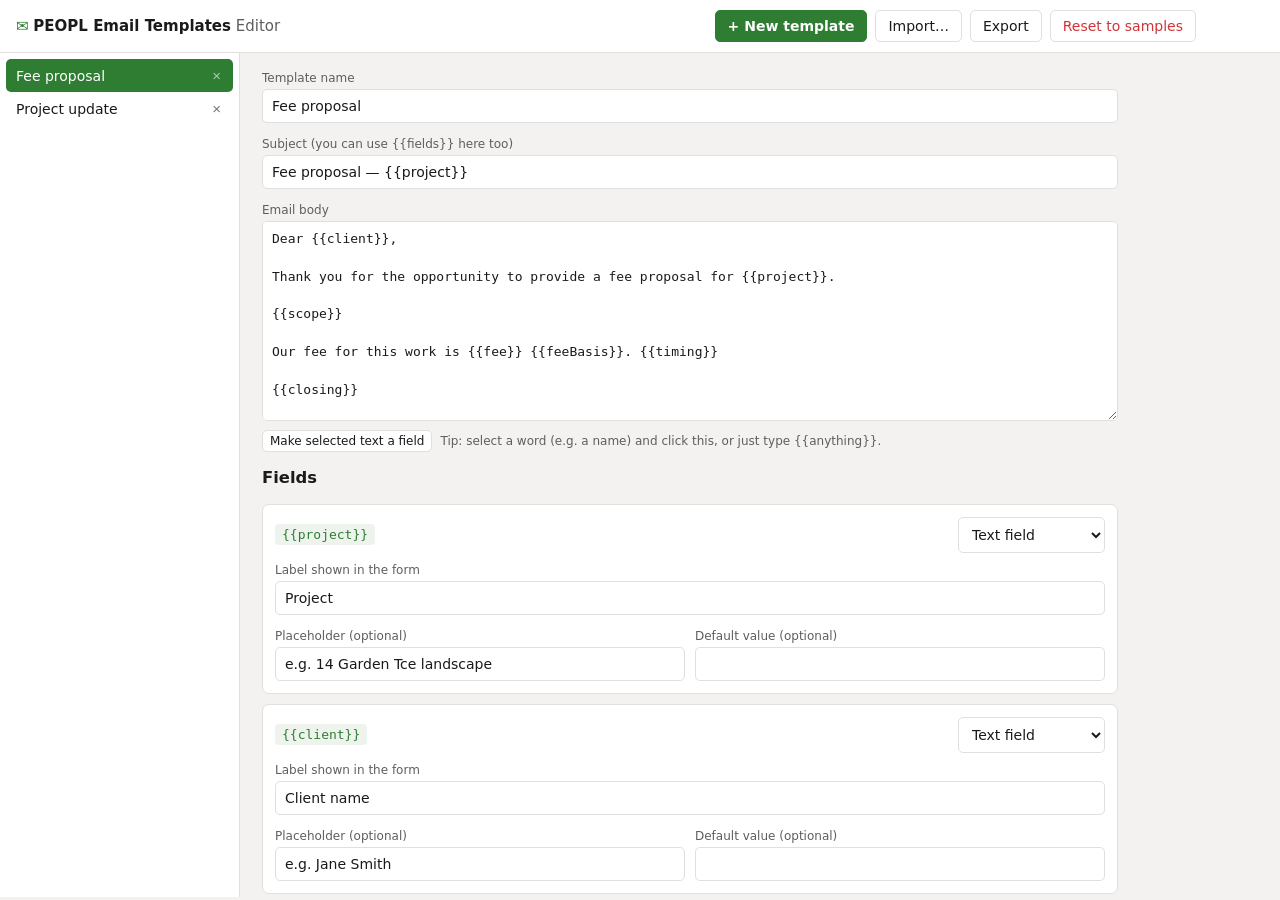
==== extension/editor.html @ 4a8ce387 "Add in-app template editor (options page): create/edit templates with a form, dropdown/field config," ====
<!DOCTYPE html>
<html lang="en">
<head>
  <meta charset="utf-8" />
  <meta name="viewport" content="width=device-width, initial-scale=1" />
  <title>PEOPL Email Templates — Editor</title>
  <link rel="stylesheet" href="editor.css" />
</head>
<body>
  <header class="topbar">
    <div class="brand"><span class="logo">&#9993;</span> <strong>PEOPL Email Templates</strong> <span class="sub">Editor</span></div>
    <div class="top-actions">
      <button id="btn-new" class="btn primary" type="button">+ New template</button>
      <button id="btn-import" class="btn" type="button">Import&hellip;</button>
      <button id="btn-export" class="btn" type="button">Export</button>
      <button id="btn-reset" class="btn warn" type="button">Reset to samples</button>
      <span id="saved" class="saved" aria-live="polite"></span>
    </div>
  </header>

  <main class="layout">
    <aside class="list-pane">
      <ul id="tpl-list" class="tpl-list"></ul>
    </aside>
    <section id="edit-pane" class="edit-pane"></section>
  </main>

  <input type="file" id="import-file" accept="application/json,.json" hidden />

  <script src="templates.js"></script>
  <script src="store.js"></script>
  <script src="editor.js"></script>
</body>
</html>
---- extension/editor.css ----
:root {
  --bg: #f3f2f1; --panel: #ffffff; --fg: #1b1a19; --muted: #605e5c; --line: #e1dfdd;
  --accent: #2e7d32; --accent-fg: #ffffff; --field-bg: #ffffff; --danger: #d13438;
  --chip: #eef3ee;
}
@media (prefers-color-scheme: dark) {
  :root {
    --bg: #1b1b1b; --panel: #262626; --fg: #f3f2f1; --muted: #b3b0ad; --line: #3b3a39;
    --accent: #4caf50; --accent-fg: #0a210c; --field-bg: #2f2f2f; --danger: #f1707b; --chip: #20302010;
  }
}
* { box-sizing: border-box; }
html, body { margin: 0; height: 100%; }
body { font-family: "Segoe UI", system-ui, -apple-system, sans-serif; font-size: 14px; color: var(--fg); background: var(--bg); }

.topbar { display: flex; align-items: center; justify-content: space-between; gap: 12px;
  padding: 10px 16px; background: var(--panel); border-bottom: 1px solid var(--line); flex-wrap: wrap; }
.brand { font-size: 15px; } .brand .logo { color: var(--accent); }
.brand .sub { color: var(--muted); font-weight: 400; }
.top-actions { display: flex; align-items: center; gap: 8px; flex-wrap: wrap; }
.saved { font-size: 12px; color: var(--accent); min-width: 60px; }

.btn { font: inherit; padding: 7px 12px; border-radius: 5px; cursor: pointer;
  border: 1px solid var(--line); background: var(--panel); color: var(--fg); }
.btn:hover { filter: brightness(1.03); }
.btn.primary { background: var(--accent); color: var(--accent-fg); border-color: var(--accent); font-weight: 600; }
.btn.warn { color: var(--danger); border-color: var(--line); }
.btn.tiny { padding: 3px 7px; font-size: 12px; }

.layout { display: grid; grid-template-columns: 240px 1fr; gap: 0; height: calc(100vh - 56px); }
.list-pane { background: var(--panel); border-right: 1px solid var(--line); overflow: auto; }
.tpl-list { list-style: none; margin: 0; padding: 6px; }
.tpl-list li { display: flex; align-items: center; justify-content: space-between; gap: 6px;
  padding: 8px 10px; border-radius: 5px; cursor: pointer; }
.tpl-list li:hover { background: var(--chip); }
.tpl-list li.active { background: var(--accent); color: var(--accent-fg); }
.tpl-list li .nm { overflow: hidden; text-overflow: ellipsis; white-space: nowrap; }
.tpl-list li .del { background: none; border: none; color: inherit; opacity: .6; cursor: pointer; font-size: 15px; padding: 0 2px; }
.tpl-list li .del:hover { opacity: 1; }

.edit-pane { overflow: auto; padding: 18px 22px; max-width: 900px; }
.edit-pane .empty { color: var(--muted); padding: 40px 8px; }

.row { margin-bottom: 14px; }
.row > label, .group-label { display: block; font-size: 12px; color: var(--muted); margin-bottom: 4px; }
input[type="text"], textarea, select {
  width: 100%; padding: 8px 9px; font: inherit; color: var(--fg);
  background: var(--field-bg); border: 1px solid var(--line); border-radius: 5px; }
input:focus, textarea:focus, select:focus { outline: 2px solid var(--accent); outline-offset: -1px; }
textarea { resize: vertical; line-height: 1.45; }
textarea#f-body { min-height: 200px; font-family: "Cascadia Mono", Consolas, monospace; font-size: 13px; }
.body-toolbar { display: flex; gap: 8px; align-items: center; margin: 6px 0; }
.body-toolbar .hint { font-size: 12px; color: var(--muted); }

.fields { margin-top: 6px; }
.fields h3 { font-size: 13px; margin: 18px 0 8px; }
.field-card { border: 1px solid var(--line); border-radius: 7px; padding: 12px; margin-bottom: 10px; background: var(--panel); }
.fc-row { display: flex; align-items: center; gap: 10px; margin-bottom: 10px; }
.fc-row code { background: var(--chip); padding: 3px 7px; border-radius: 4px; color: var(--accent); font-size: 13px; }
.fc-row .fc-type { width: auto; margin-left: auto; }
.fc-grid { display: grid; grid-template-columns: 1fr 1fr; gap: 10px; }
.fc-grid .full { grid-column: 1 / -1; }
.opts { display: flex; flex-direction: column; gap: 6px; }
.opt { display: grid; grid-template-columns: 150px 1fr auto; gap: 6px; align-items: start; }
.opt .opt-text { min-height: 34px; }
.opt .rm { background: none; border: 1px solid var(--line); border-radius: 5px; cursor: pointer; color: var(--danger); padding: 6px 9px; }
.add-opt { align-self: flex-start; }
.hint { font-size: 12px; color: var(--muted); }

.preview-wrap { margin-top: 22px; border: 1px solid var(--line); border-radius: 8px; overflow: hidden; }
.preview-wrap .ph { font-size: 11px; text-transform: uppercase; letter-spacing: .04em; color: var(--muted);
  background: var(--chip); padding: 6px 10px; }
.pv-subj { font-weight: 600; padding: 10px 10px 0; }
.pv-body { white-space: pre-wrap; padding: 8px 10px 12px; line-height: 1.5; }
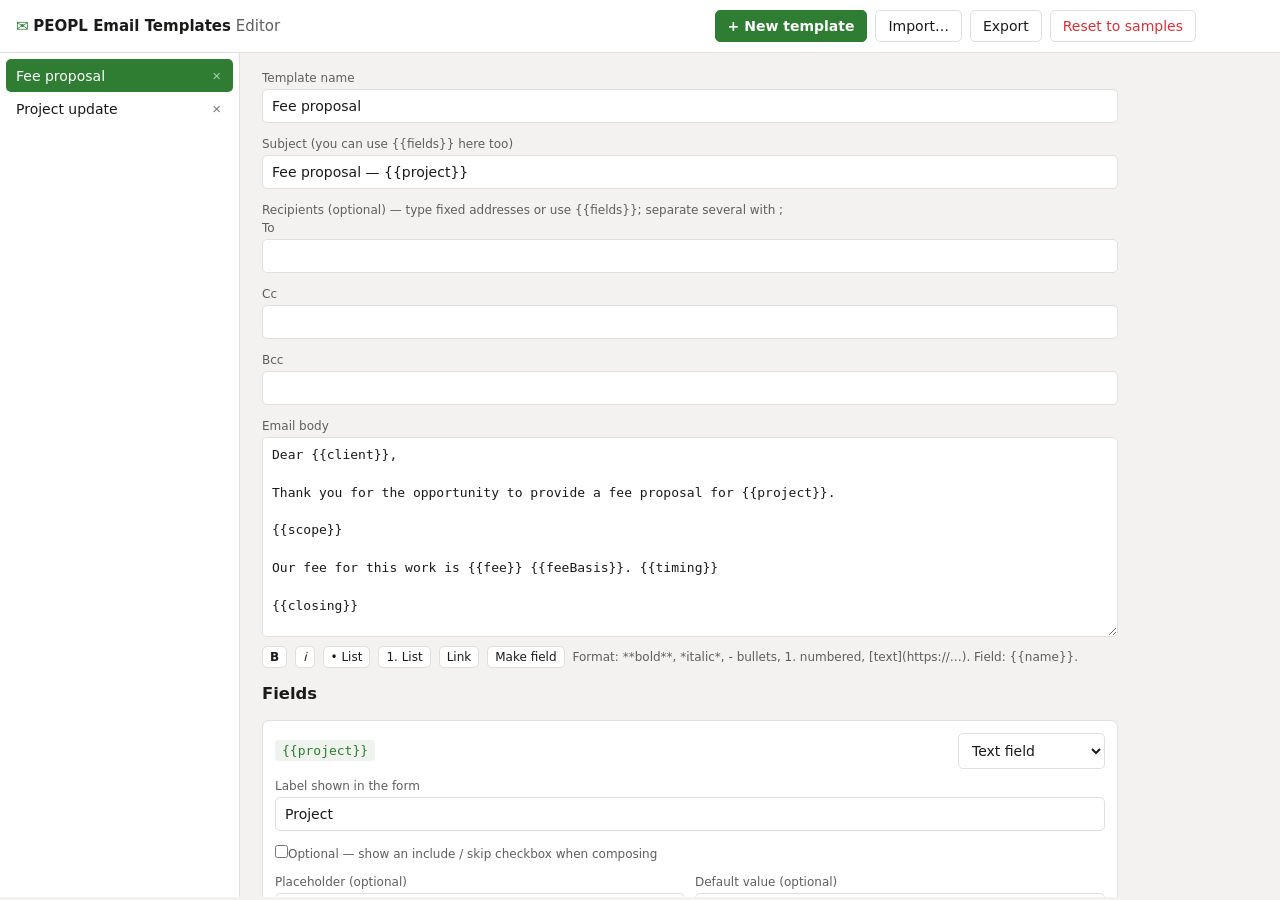
==== commit 5900e5af: "Add rich formatting to bodies: bold/italic, bulleted & numbered lists, and links via a shared Markdo" ====
--- a/extension/editor.html
+++ b/extension/editor.html
@@ -29,6 +29,7 @@
 
   <script src="templates.js"></script>
   <script src="store.js"></script>
+  <script src="format.js"></script>
   <script src="editor.js"></script>
 </body>
 </html>
--- a/extension/editor.css
+++ b/extension/editor.css
@@ -66,9 +66,21 @@
 .opt .rm { background: none; border: 1px solid var(--line); border-radius: 5px; cursor: pointer; color: var(--danger); padding: 6px 9px; }
 .add-opt { align-self: flex-start; }
 .hint { font-size: 12px; color: var(--muted); }
+.check-line { display: flex; align-items: center; gap: 8px; font-size: 13px; color: var(--fg); cursor: pointer; }
+.check-line input { margin: 0; }
+.check-line.sub { margin-top: 6px; margin-left: 22px; color: var(--muted); font-size: 12px; }
 
 .preview-wrap { margin-top: 22px; border: 1px solid var(--line); border-radius: 8px; overflow: hidden; }
 .preview-wrap .ph { font-size: 11px; text-transform: uppercase; letter-spacing: .04em; color: var(--muted);
   background: var(--chip); padding: 6px 10px; }
 .pv-subj { font-weight: 600; padding: 10px 10px 0; }
-.pv-body { white-space: pre-wrap; padding: 8px 10px 12px; line-height: 1.5; }
+.pv-meta { padding: 10px 10px 0; font-size: 13px; }
+.pv-meta:empty { display: none; }
+.pv-line { margin-bottom: 2px; word-break: break-word; }
+.pv-line .k { color: var(--muted); font-weight: 600; }
+.pv-body { white-space: normal; padding: 8px 10px 12px; line-height: 1.5; }
+.pv-body p { margin: 0 0 8px; }
+.pv-body ul, .pv-body ol { margin: 0 0 8px; padding-left: 24px; }
+.pv-body li { margin: 2px 0; }
+.pv-body strong { font-weight: 700; }
+.pv-body a { color: var(--accent); }
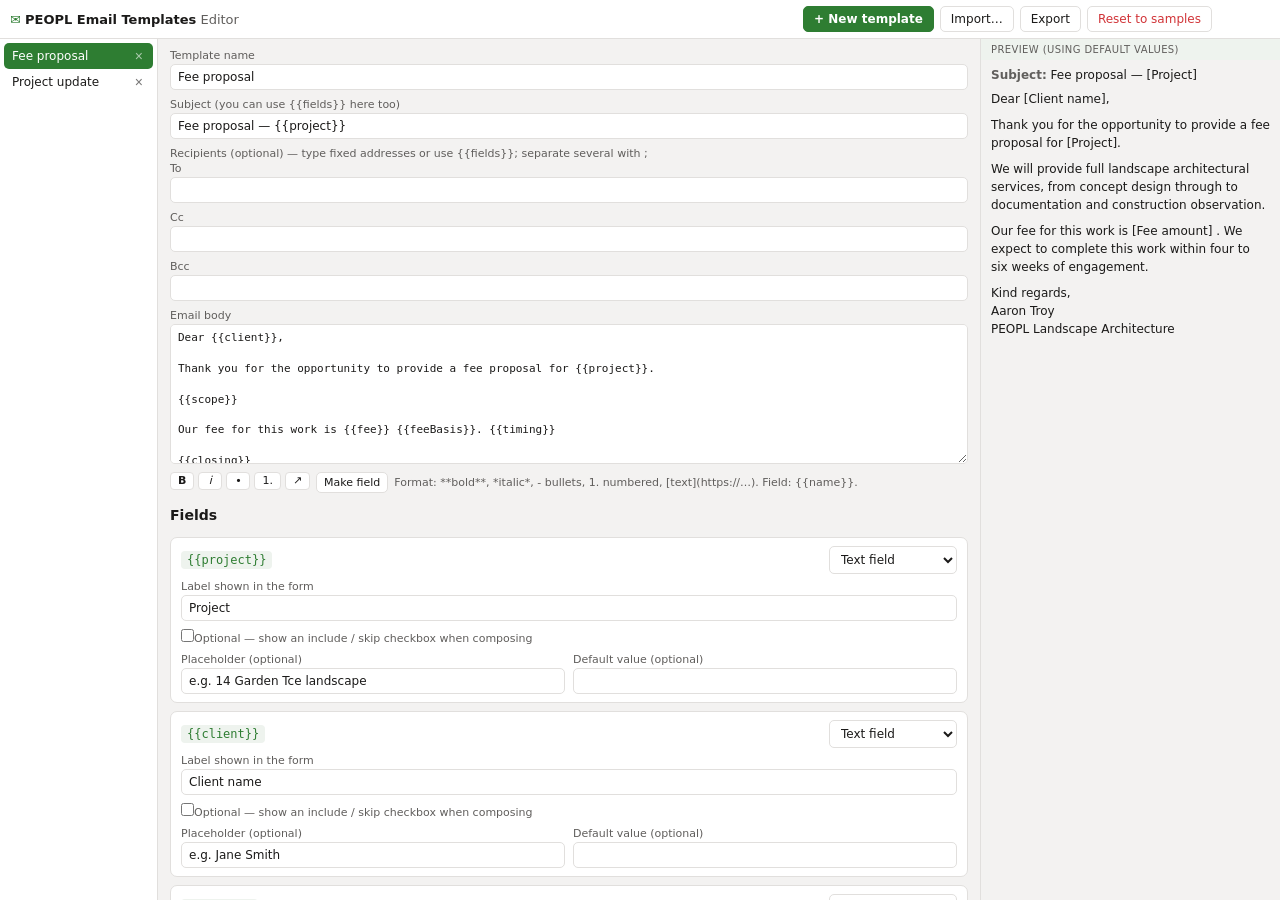
==== commit 2a8fea85: "Editor: move preview to a right-hand pane (3-col list|controls|preview, sticky header) so no scrolli" ====
--- a/extension/editor.html
+++ b/extension/editor.html
@@ -23,6 +23,7 @@
       <ul id="tpl-list" class="tpl-list"></ul>
     </aside>
     <section id="edit-pane" class="edit-pane"></section>
+    <section id="preview-pane" class="preview-pane"></section>
   </main>
 
   <input type="file" id="import-file" accept="application/json,.json" hidden />
--- a/extension/editor.css
+++ b/extension/editor.css
@@ -11,76 +11,86 @@
 }
 * { box-sizing: border-box; }
 html, body { margin: 0; height: 100%; }
-body { font-family: "Segoe UI", system-ui, -apple-system, sans-serif; font-size: 14px; color: var(--fg); background: var(--bg); }
+body { font-family: "Segoe UI", system-ui, -apple-system, sans-serif; font-size: 12px; color: var(--fg);
+  background: var(--bg); display: flex; flex-direction: column; }
 
-.topbar { display: flex; align-items: center; justify-content: space-between; gap: 12px;
-  padding: 10px 16px; background: var(--panel); border-bottom: 1px solid var(--line); flex-wrap: wrap; }
-.brand { font-size: 15px; } .brand .logo { color: var(--accent); }
+.topbar { flex: 0 0 auto; display: flex; align-items: center; justify-content: space-between; gap: 8px;
+  padding: 6px 10px; background: var(--panel); border-bottom: 1px solid var(--line); flex-wrap: wrap; }
+.brand { font-size: 13px; } .brand .logo { color: var(--accent); }
 .brand .sub { color: var(--muted); font-weight: 400; }
-.top-actions { display: flex; align-items: center; gap: 8px; flex-wrap: wrap; }
-.saved { font-size: 12px; color: var(--accent); min-width: 60px; }
+.top-actions { display: flex; align-items: center; gap: 6px; flex-wrap: wrap; }
+.saved { font-size: 11px; color: var(--accent); min-width: 52px; }
 
-.btn { font: inherit; padding: 7px 12px; border-radius: 5px; cursor: pointer;
-  border: 1px solid var(--line); background: var(--panel); color: var(--fg); }
+.btn { font: inherit; padding: 5px 10px; border-radius: 5px; cursor: pointer; border: 1px solid var(--line); background: var(--panel); color: var(--fg); }
 .btn:hover { filter: brightness(1.03); }
 .btn.primary { background: var(--accent); color: var(--accent-fg); border-color: var(--accent); font-weight: 600; }
-.btn.warn { color: var(--danger); border-color: var(--line); }
-.btn.tiny { padding: 3px 7px; font-size: 12px; }
+.btn.warn { color: var(--danger); }
+.btn.tiny { padding: 3px 7px; font-size: 11px; }
+.fmt-bar { display: flex; gap: 4px; margin-bottom: 3px; }
+.fmt-btn { font: inherit; font-size: 11px; line-height: 1.2; padding: 1px 7px; min-width: 24px;
+  border: 1px solid var(--line); background: var(--panel); color: var(--fg); border-radius: 4px; cursor: pointer; }
+.fmt-btn:hover { filter: brightness(1.06); }
 
-.layout { display: grid; grid-template-columns: 240px 1fr; gap: 0; height: calc(100vh - 56px); }
+/* list | editing controls | preview */
+.layout { flex: 1 1 auto; min-height: 0; display: grid; grid-template-columns: 158px minmax(0, 1fr) 300px; }
 .list-pane { background: var(--panel); border-right: 1px solid var(--line); overflow: auto; }
-.tpl-list { list-style: none; margin: 0; padding: 6px; }
-.tpl-list li { display: flex; align-items: center; justify-content: space-between; gap: 6px;
-  padding: 8px 10px; border-radius: 5px; cursor: pointer; }
+.tpl-list { list-style: none; margin: 0; padding: 4px; }
+.tpl-list li { display: flex; align-items: center; justify-content: space-between; gap: 6px; padding: 5px 8px; border-radius: 5px; cursor: pointer; }
 .tpl-list li:hover { background: var(--chip); }
 .tpl-list li.active { background: var(--accent); color: var(--accent-fg); }
 .tpl-list li .nm { overflow: hidden; text-overflow: ellipsis; white-space: nowrap; }
-.tpl-list li .del { background: none; border: none; color: inherit; opacity: .6; cursor: pointer; font-size: 15px; padding: 0 2px; }
+.tpl-list li .del { background: none; border: none; color: inherit; opacity: .6; cursor: pointer; font-size: 14px; padding: 0 2px; }
 .tpl-list li .del:hover { opacity: 1; }
 
-.edit-pane { overflow: auto; padding: 18px 22px; max-width: 900px; }
-.edit-pane .empty { color: var(--muted); padding: 40px 8px; }
+.edit-pane { overflow: auto; padding: 10px 12px; }
+.edit-pane .empty { color: var(--muted); padding: 28px 8px; }
+.preview-pane { overflow: auto; border-left: 1px solid var(--line); background: var(--bg); }
 
-.row { margin-bottom: 14px; }
-.row > label, .group-label { display: block; font-size: 12px; color: var(--muted); margin-bottom: 4px; }
-input[type="text"], textarea, select {
-  width: 100%; padding: 8px 9px; font: inherit; color: var(--fg);
+.row { margin-bottom: 8px; }
+.row > label, .group-label { display: block; font-size: 11px; color: var(--muted); margin-bottom: 2px; }
+input[type="text"], textarea, select { width: 100%; padding: 5px 7px; font: inherit; color: var(--fg);
   background: var(--field-bg); border: 1px solid var(--line); border-radius: 5px; }
 input:focus, textarea:focus, select:focus { outline: 2px solid var(--accent); outline-offset: -1px; }
-textarea { resize: vertical; line-height: 1.45; }
-textarea#f-body { min-height: 200px; font-family: "Cascadia Mono", Consolas, monospace; font-size: 13px; }
-.body-toolbar { display: flex; gap: 8px; align-items: center; margin: 6px 0; }
-.body-toolbar .hint { font-size: 12px; color: var(--muted); }
+textarea { resize: vertical; line-height: 1.4; }
+textarea#f-body { min-height: 140px; font-family: "Cascadia Mono", Consolas, monospace; font-size: 11px; }
+.body-toolbar { display: flex; gap: 6px; align-items: center; margin: 5px 0; flex-wrap: wrap; }
+.body-toolbar .hint { font-size: 11px; color: var(--muted); }
 
-.fields { margin-top: 6px; }
-.fields h3 { font-size: 13px; margin: 18px 0 8px; }
-.field-card { border: 1px solid var(--line); border-radius: 7px; padding: 12px; margin-bottom: 10px; background: var(--panel); }
-.fc-row { display: flex; align-items: center; gap: 10px; margin-bottom: 10px; }
-.fc-row code { background: var(--chip); padding: 3px 7px; border-radius: 4px; color: var(--accent); font-size: 13px; }
+.fields h3 { font-size: 12px; margin: 10px 0 5px; }
+.field-card { border: 1px solid var(--line); border-radius: 7px; padding: 8px 10px; margin-bottom: 8px; background: var(--panel); }
+.fc-row { display: flex; align-items: center; gap: 8px; margin-bottom: 6px; }
+.fc-row code { background: var(--chip); padding: 2px 6px; border-radius: 4px; color: var(--accent); font-size: 12px; }
 .fc-row .fc-type { width: auto; margin-left: auto; }
-.fc-grid { display: grid; grid-template-columns: 1fr 1fr; gap: 10px; }
+.fc-grid { display: grid; grid-template-columns: 1fr 1fr; gap: 8px; }
 .fc-grid .full { grid-column: 1 / -1; }
-.opts { display: flex; flex-direction: column; gap: 6px; }
-.opt { display: grid; grid-template-columns: 150px 1fr auto; gap: 6px; align-items: start; }
-.opt .opt-text { min-height: 34px; }
-.opt .rm { background: none; border: 1px solid var(--line); border-radius: 5px; cursor: pointer; color: var(--danger); padding: 6px 9px; }
+.opts { display: flex; flex-direction: column; gap: 5px; }
+.opt { display: grid; grid-template-columns: 110px 1fr auto; gap: 5px; align-items: start; }
+.opt .opt-text { min-height: 30px; }
+.opt .rm { background: none; border: 1px solid var(--line); border-radius: 5px; cursor: pointer; color: var(--danger); padding: 5px 8px; }
 .add-opt { align-self: flex-start; }
-.hint { font-size: 12px; color: var(--muted); }
-.check-line { display: flex; align-items: center; gap: 8px; font-size: 13px; color: var(--fg); cursor: pointer; }
+.hint { font-size: 11px; color: var(--muted); }
+.check-line { display: flex; align-items: center; gap: 8px; font-size: 12px; color: var(--fg); cursor: pointer; }
 .check-line input { margin: 0; }
-.check-line.sub { margin-top: 6px; margin-left: 22px; color: var(--muted); font-size: 12px; }
+.check-line.sub { margin-top: 4px; margin-left: 20px; color: var(--muted); font-size: 11px; }
 
-.preview-wrap { margin-top: 22px; border: 1px solid var(--line); border-radius: 8px; overflow: hidden; }
-.preview-wrap .ph { font-size: 11px; text-transform: uppercase; letter-spacing: .04em; color: var(--muted);
-  background: var(--chip); padding: 6px 10px; }
-.pv-subj { font-weight: 600; padding: 10px 10px 0; }
-.pv-meta { padding: 10px 10px 0; font-size: 13px; }
+.preview-wrap { overflow: visible; }
+.preview-wrap .ph { font-size: 10px; text-transform: uppercase; letter-spacing: .04em; color: var(--muted);
+  background: var(--chip); padding: 5px 10px; position: sticky; top: 0; }
+.pv-subj { font-weight: 600; padding: 8px 10px 0; }
+.pv-meta { padding: 8px 10px 0; font-size: 12px; }
 .pv-meta:empty { display: none; }
 .pv-line { margin-bottom: 2px; word-break: break-word; }
 .pv-line .k { color: var(--muted); font-weight: 600; }
-.pv-body { white-space: normal; padding: 8px 10px 12px; line-height: 1.5; }
+.pv-body { white-space: normal; padding: 6px 10px 12px; line-height: 1.5; }
 .pv-body p { margin: 0 0 8px; }
-.pv-body ul, .pv-body ol { margin: 0 0 8px; padding-left: 24px; }
+.pv-body ul, .pv-body ol { margin: 0 0 8px; padding-left: 22px; }
 .pv-body li { margin: 2px 0; }
 .pv-body strong { font-weight: 700; }
 .pv-body a { color: var(--accent); }
+
+/* Narrow windows: stack so nothing gets crushed. */
+@media (max-width: 640px) {
+  .layout { grid-template-columns: 1fr; }
+  .list-pane { max-height: 108px; border-right: 0; border-bottom: 1px solid var(--line); }
+  .preview-pane { border-left: 0; border-top: 1px solid var(--line); }
+}
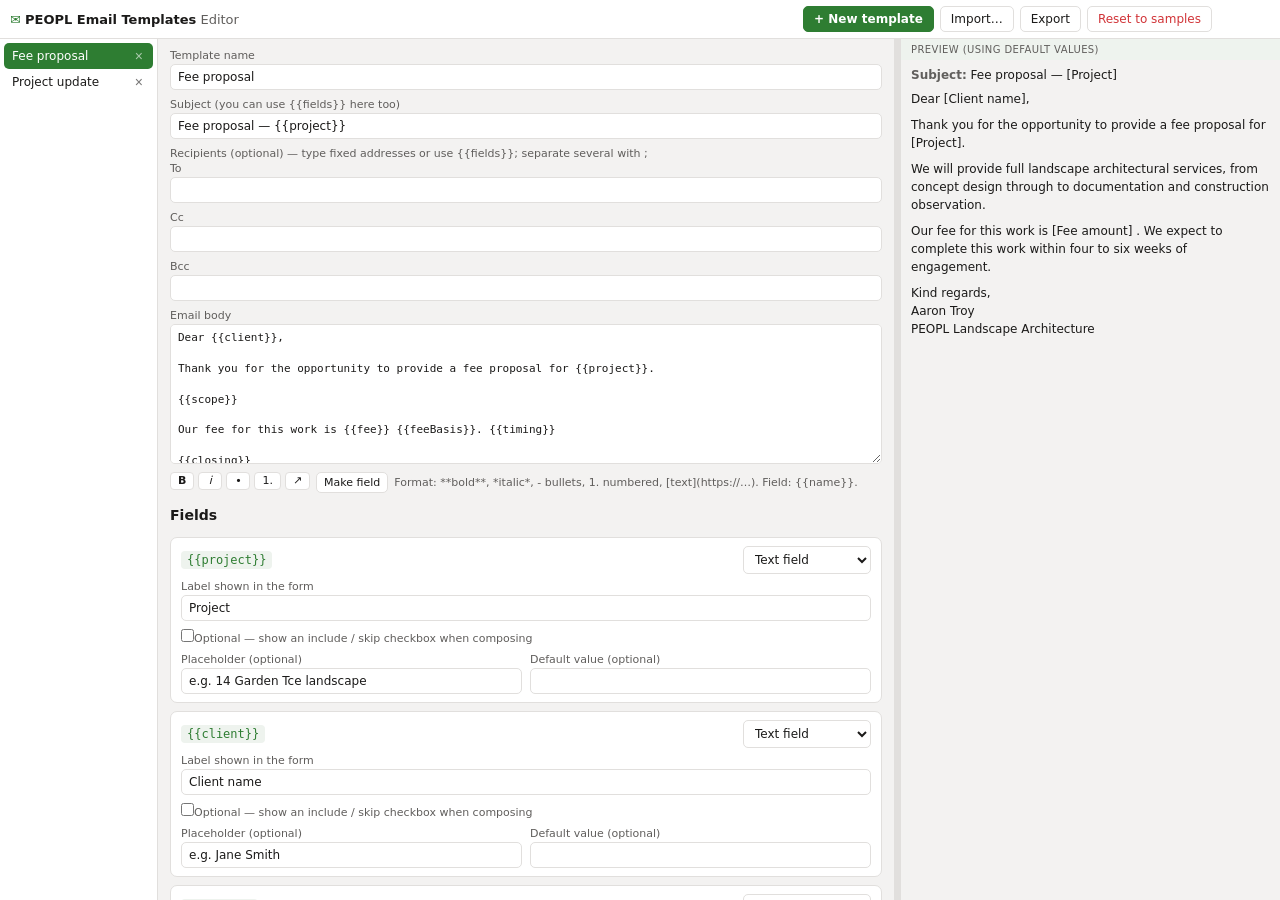
==== commit eace3672: "Editor: make the preview pane resizable via a draggable divider (width persisted to storage, clamped" ====
--- a/extension/editor.html
+++ b/extension/editor.html
@@ -23,6 +23,7 @@
       <ul id="tpl-list" class="tpl-list"></ul>
     </aside>
     <section id="edit-pane" class="edit-pane"></section>
+    <div id="splitter" class="splitter" title="Drag to resize the preview"></div>
     <section id="preview-pane" class="preview-pane"></section>
   </main>
 
--- a/extension/editor.css
+++ b/extension/editor.css
@@ -32,7 +32,9 @@
 .fmt-btn:hover { filter: brightness(1.06); }
 
 /* list | editing controls | preview */
-.layout { flex: 1 1 auto; min-height: 0; display: grid; grid-template-columns: 158px minmax(0, 1fr) 300px; }
+.layout { flex: 1 1 auto; min-height: 0; display: grid; grid-template-columns: 158px minmax(160px, 1fr) 6px var(--pw, 380px); }
+.splitter { cursor: col-resize; background: var(--line); }
+.splitter:hover, .splitter.dragging { background: var(--accent); }
 .list-pane { background: var(--panel); border-right: 1px solid var(--line); overflow: auto; }
 .tpl-list { list-style: none; margin: 0; padding: 4px; }
 .tpl-list li { display: flex; align-items: center; justify-content: space-between; gap: 6px; padding: 5px 8px; border-radius: 5px; cursor: pointer; }
@@ -91,6 +93,7 @@
 /* Narrow windows: stack so nothing gets crushed. */
 @media (max-width: 640px) {
   .layout { grid-template-columns: 1fr; }
+  .splitter { display: none; }
   .list-pane { max-height: 108px; border-right: 0; border-bottom: 1px solid var(--line); }
   .preview-pane { border-left: 0; border-top: 1px solid var(--line); }
 }
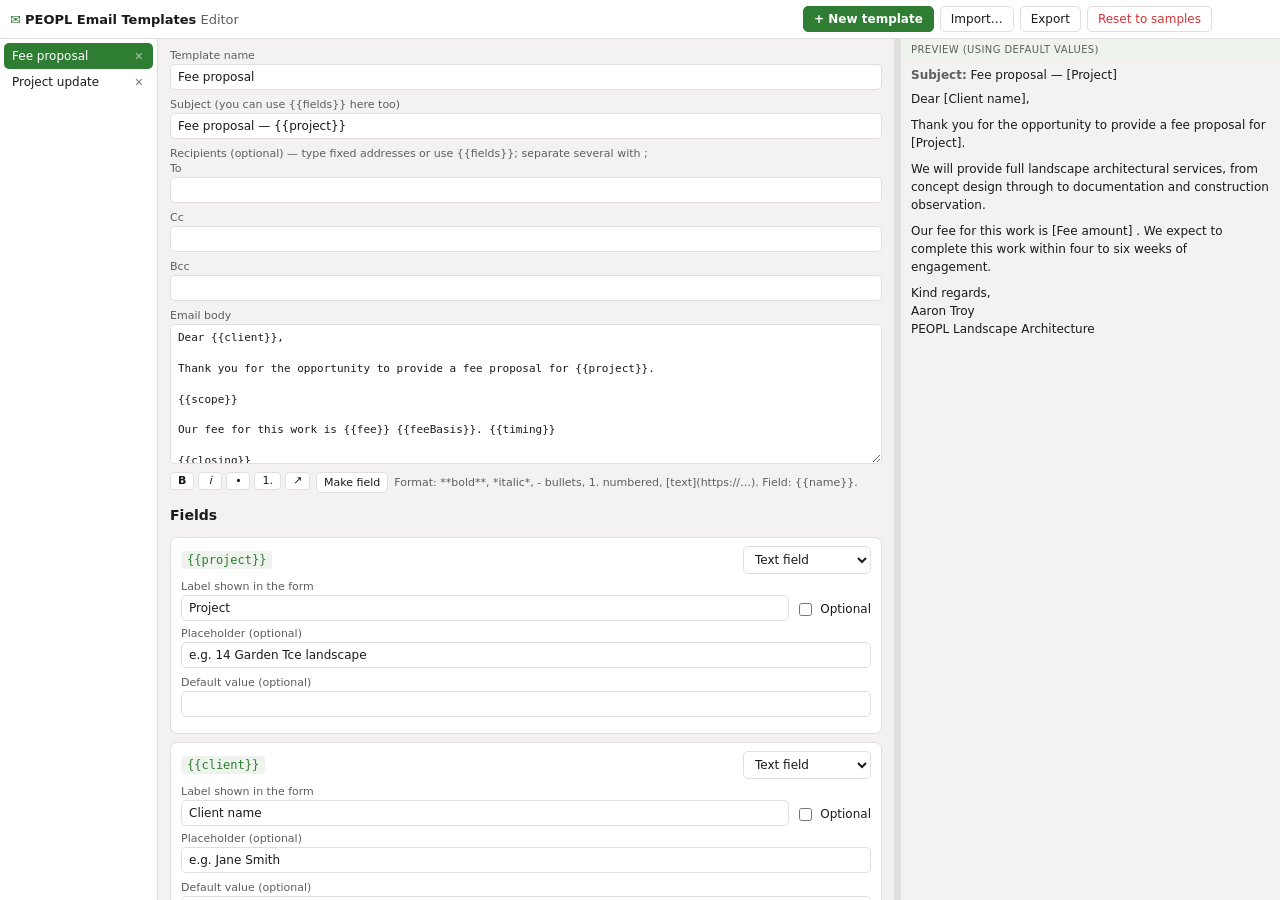
==== commit 50ea1b6c: "Add shared rich-textarea tools (texttools.js): format toolbars now on the main compose window's para" ====
--- a/extension/editor.html
+++ b/extension/editor.html
@@ -32,6 +32,7 @@
   <script src="templates.js"></script>
   <script src="store.js"></script>
   <script src="format.js"></script>
+  <script src="texttools.js"></script>
   <script src="editor.js"></script>
 </body>
 </html>
--- a/extension/editor.css
+++ b/extension/editor.css
@@ -63,6 +63,9 @@
 .fc-row { display: flex; align-items: center; gap: 8px; margin-bottom: 6px; }
 .fc-row code { background: var(--chip); padding: 2px 6px; border-radius: 4px; color: var(--accent); font-size: 12px; }
 .fc-row .fc-type { width: auto; margin-left: auto; }
+.fc-labelrow { display: flex; align-items: flex-end; gap: 10px; margin-bottom: 6px; }
+.fc-labelrow .grow { flex: 1; min-width: 0; }
+.fc-optional { flex: 0 0 auto; white-space: nowrap; padding-bottom: 5px; }
 .fc-grid { display: grid; grid-template-columns: 1fr 1fr; gap: 8px; }
 .fc-grid .full { grid-column: 1 / -1; }
 .opts { display: flex; flex-direction: column; gap: 5px; }
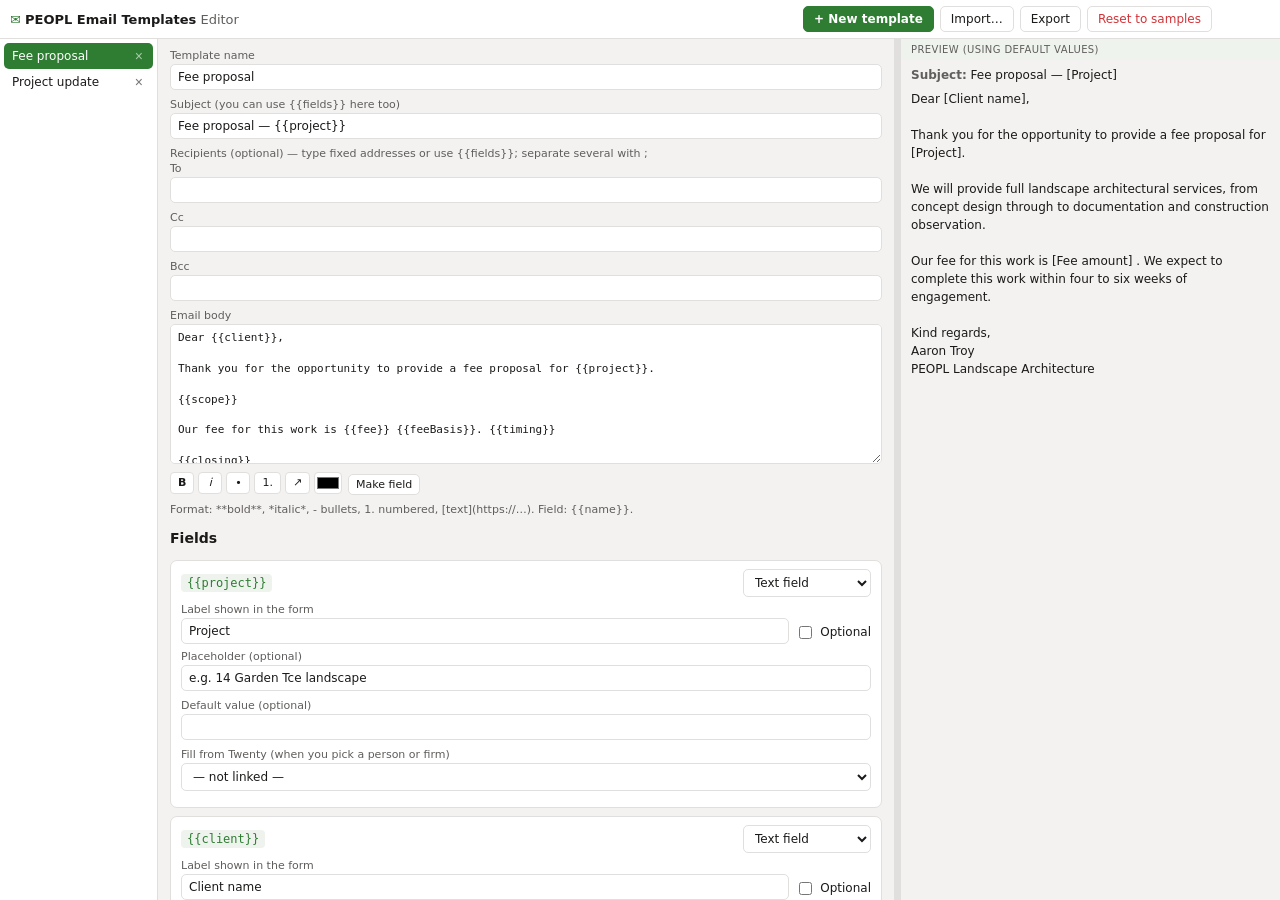
==== commit 8e109642: "v1.4.0: Fill from Twenty (read-only lookup of a person or firm in the local Twenty CRM) Work done in" ====
--- a/extension/editor.html
+++ b/extension/editor.html
@@ -33,6 +33,7 @@
   <script src="store.js"></script>
   <script src="format.js"></script>
   <script src="texttools.js"></script>
+  <script src="twenty.js"></script>
   <script src="editor.js"></script>
 </body>
 </html>
--- a/extension/editor.css
+++ b/extension/editor.css
@@ -30,6 +30,7 @@
 .fmt-btn { font: inherit; font-size: 11px; line-height: 1.2; padding: 1px 7px; min-width: 24px;
   border: 1px solid var(--line); background: var(--panel); color: var(--fg); border-radius: 4px; cursor: pointer; }
 .fmt-btn:hover { filter: brightness(1.06); }
+.fmt-color { width: 28px; height: 22px; padding: 0; border: 1px solid var(--line); border-radius: 4px; background: var(--panel); cursor: pointer; vertical-align: middle; }
 
 /* list | editing controls | preview */
 .layout { flex: 1 1 auto; min-height: 0; display: grid; grid-template-columns: 158px minmax(160px, 1fr) 6px var(--pw, 380px); }
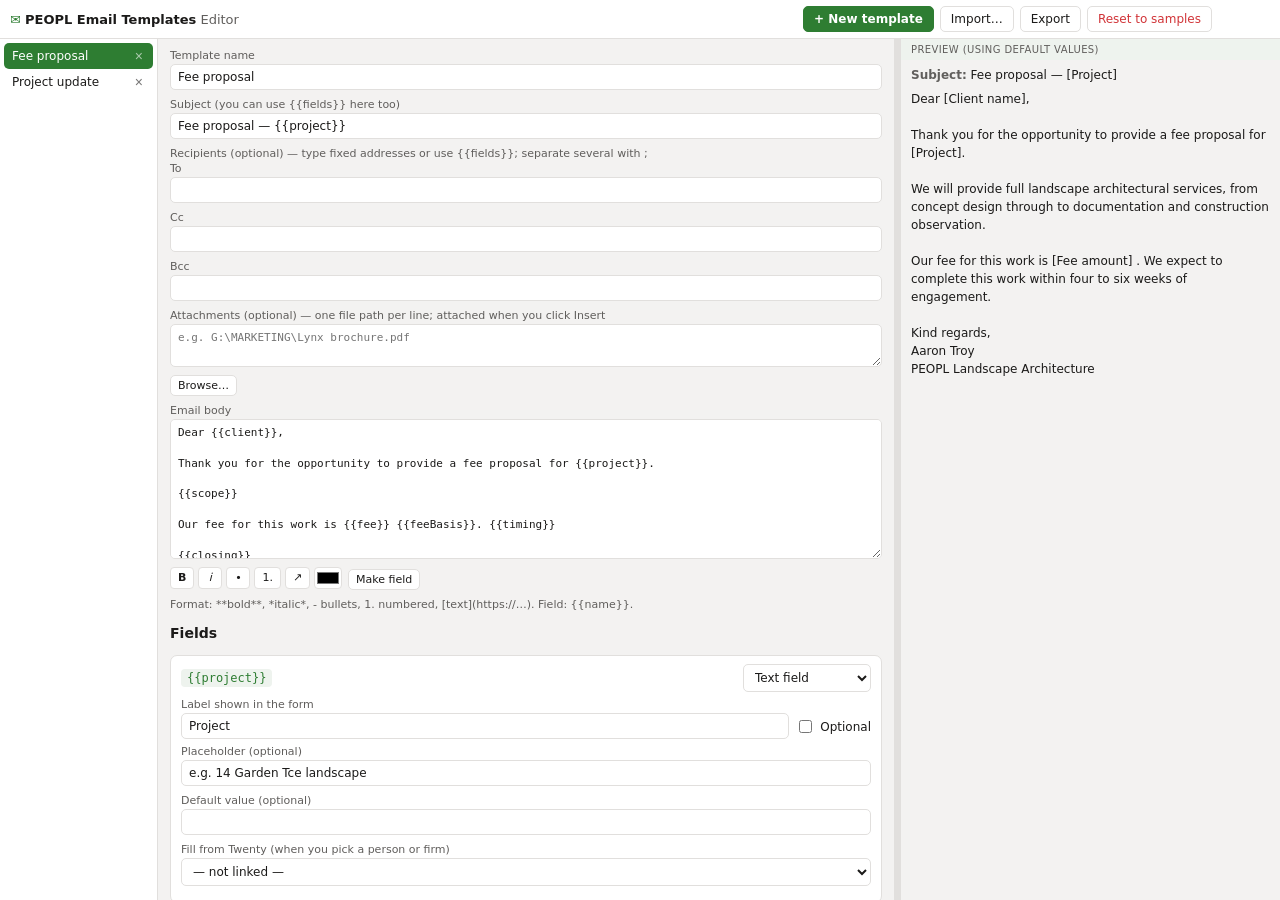
==== commit d46f1f13: "v1.5.0: attachments by file path, with a Windows Open dialog - Templates get an Attachments box (one" ====
--- a/extension/editor.html
+++ b/extension/editor.html
@@ -34,6 +34,7 @@
   <script src="format.js"></script>
   <script src="texttools.js"></script>
   <script src="twenty.js"></script>
+  <script src="files.js"></script>
   <script src="editor.js"></script>
 </body>
 </html>
